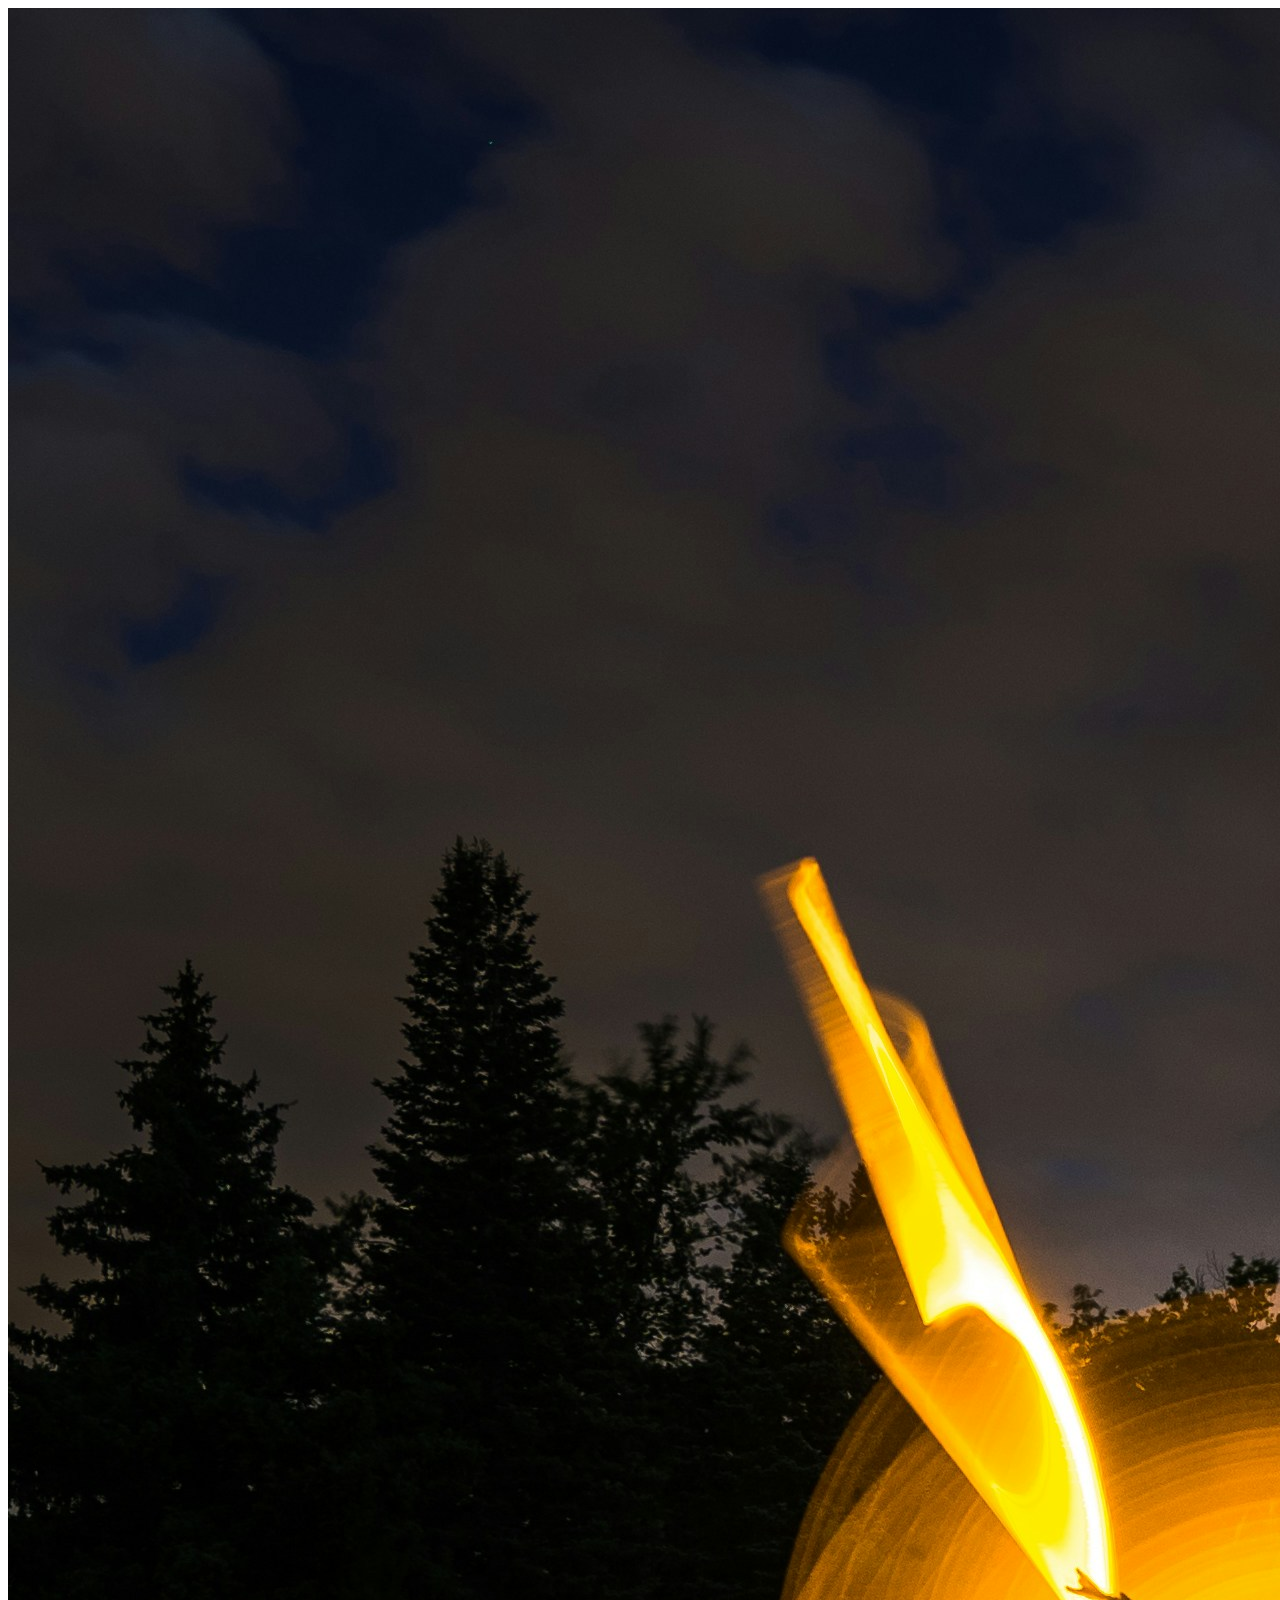
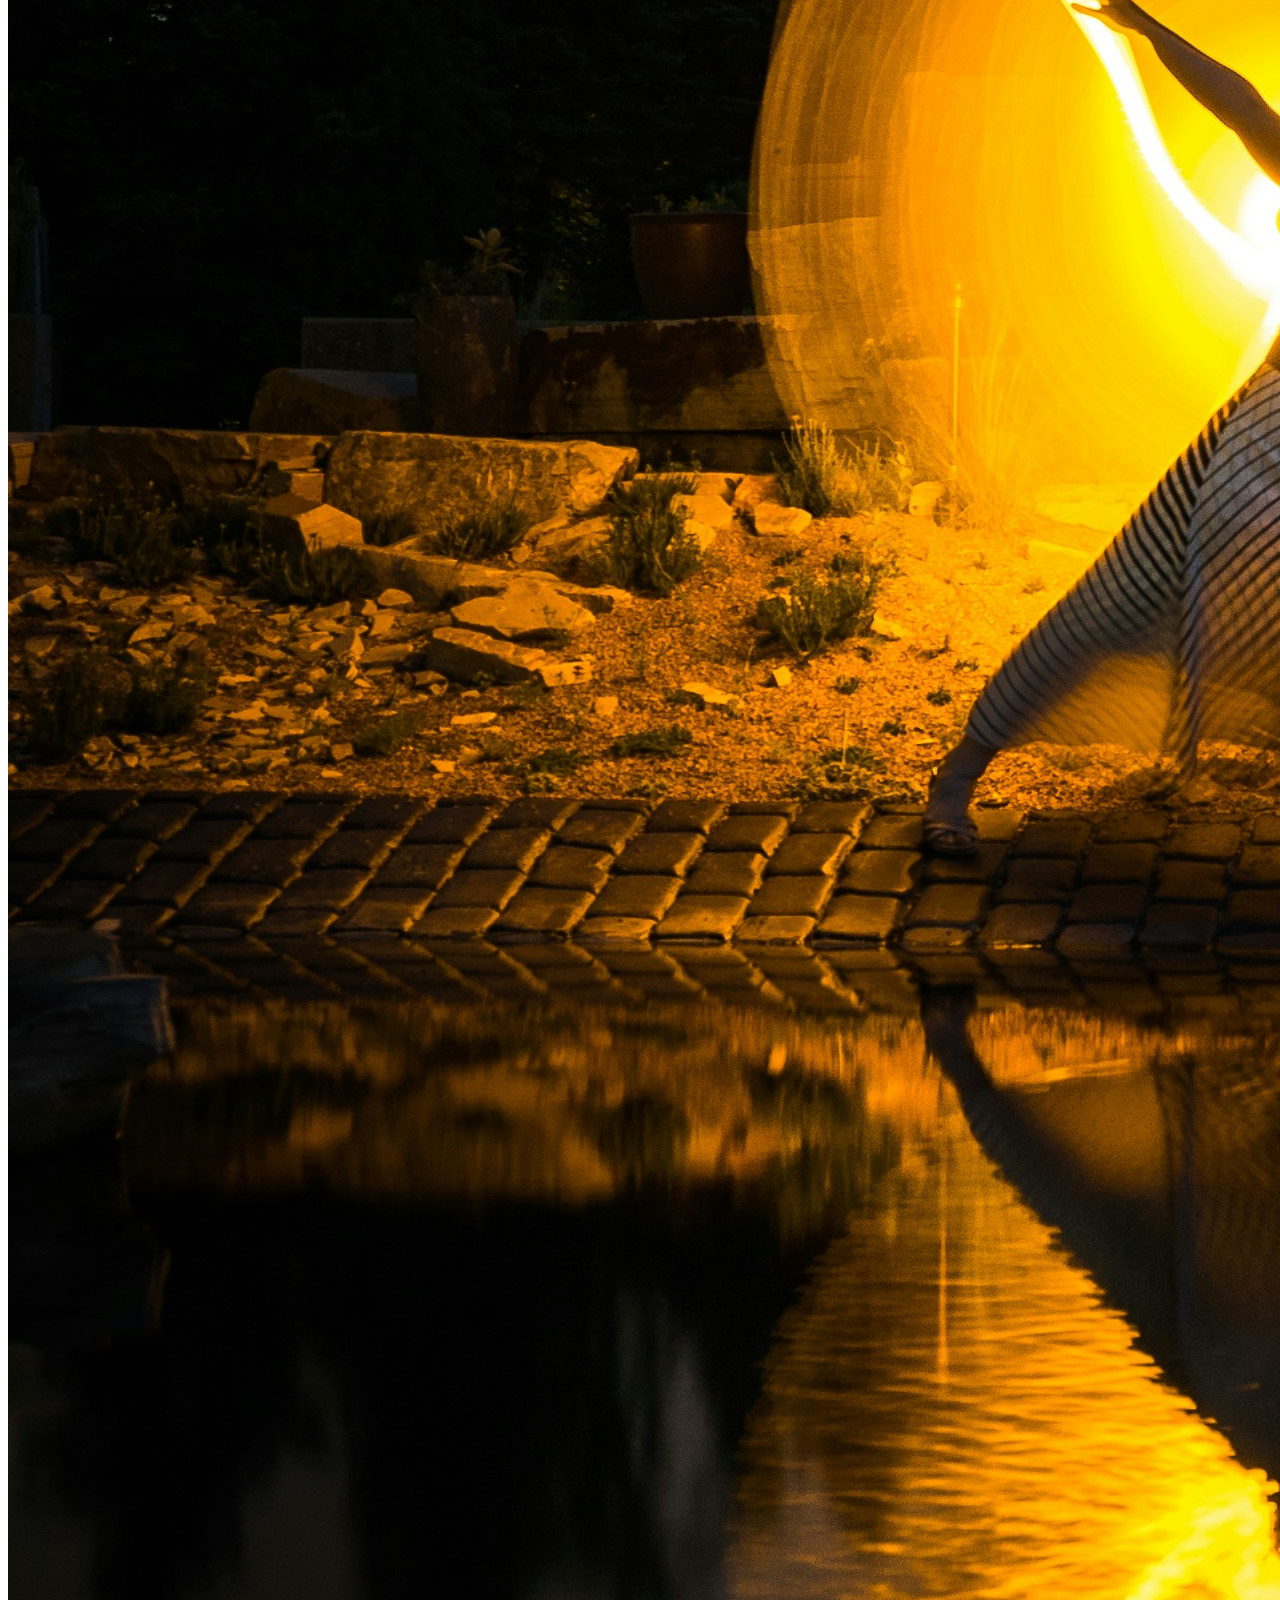
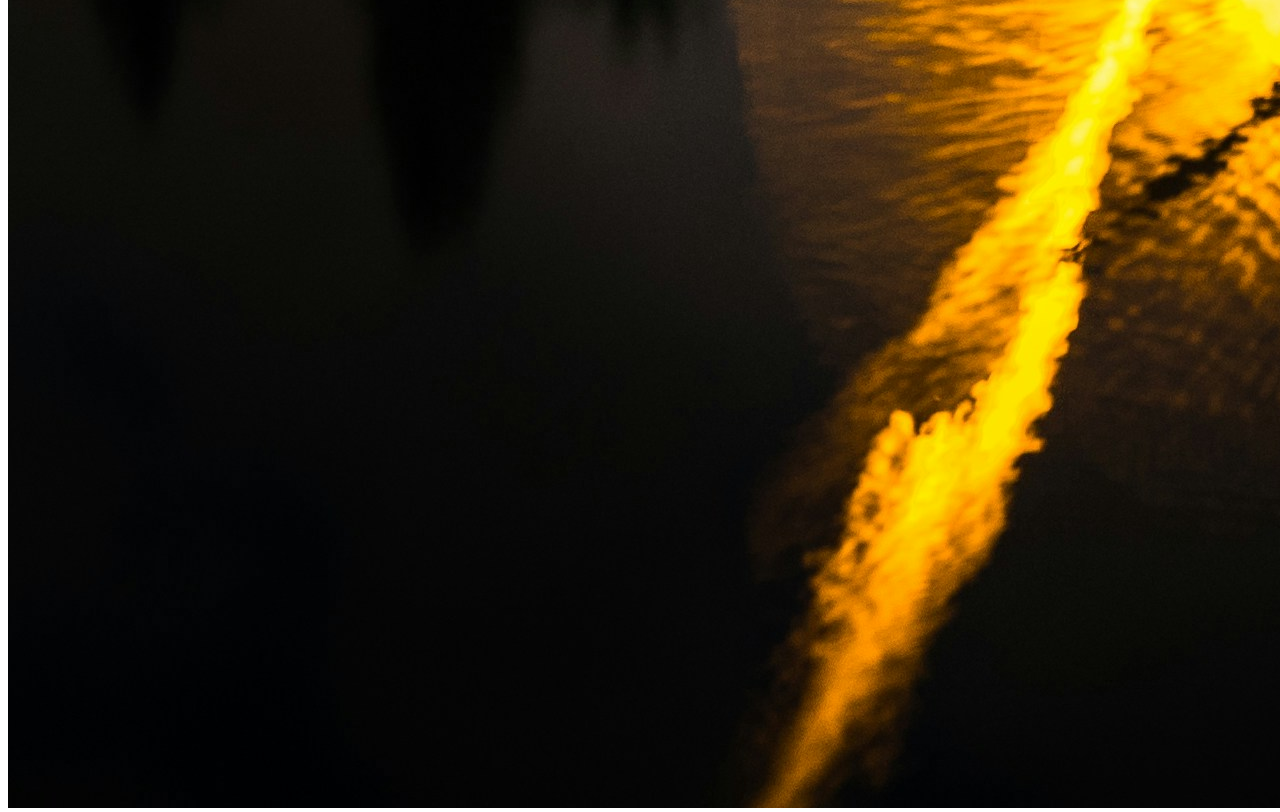
==== src/index.html @ 3ce954f7 "added html structure" ====
<!DOCTYPE html>
<html lang="en">
  <head>
    <meta charset="UTF-8" />
    <meta name="viewport" content="width=device-width, initial-scale=1.0" />
    <title>Radiants Recruitment Form</title>
    <link rel="stylesheet" href="./style.css">
  </head>

  <body>
    <div class="left-column">
      <img src="../Assets/WarriorImage.jpg" alt="Image did not load." />
    </div>
    <div class="right-column">
      <div class="top-hero">
        <h2>Hero Text!</h2>
      </div>
      <div class="signup-container">
        <h2 class="sign-up-title">Title Text!</h2>
        <form action="" method="post">
          <label for="first-name">First Name</label>
          <input type="text" id="first-name" />
          
          <label for="last-name">Last Name</label>
          <input type="text" id="last-name" />
          
          <label for="email">Email</label>
          <input type="email" id="email" />
          
          <label for="phone-number">Phone Number</label>
          <input type="number" id="phone-number" />

          <label for="password">Password</label>
          <input type="password" id="password" />

          <label for="confirm-password">Confirm Password</label>
          <input type="password" id="confirm-password" />

          <button type="submit">Submit</button>
        </form>
      </div>
      <div class="footer-container">Already have an account? <a href="index.html">Log in</a></div>
    </div>
  </body>
</html>
---- src/style.css ----
:root,html,body{
    height: 100%;
}

body{
    display: flex;
}
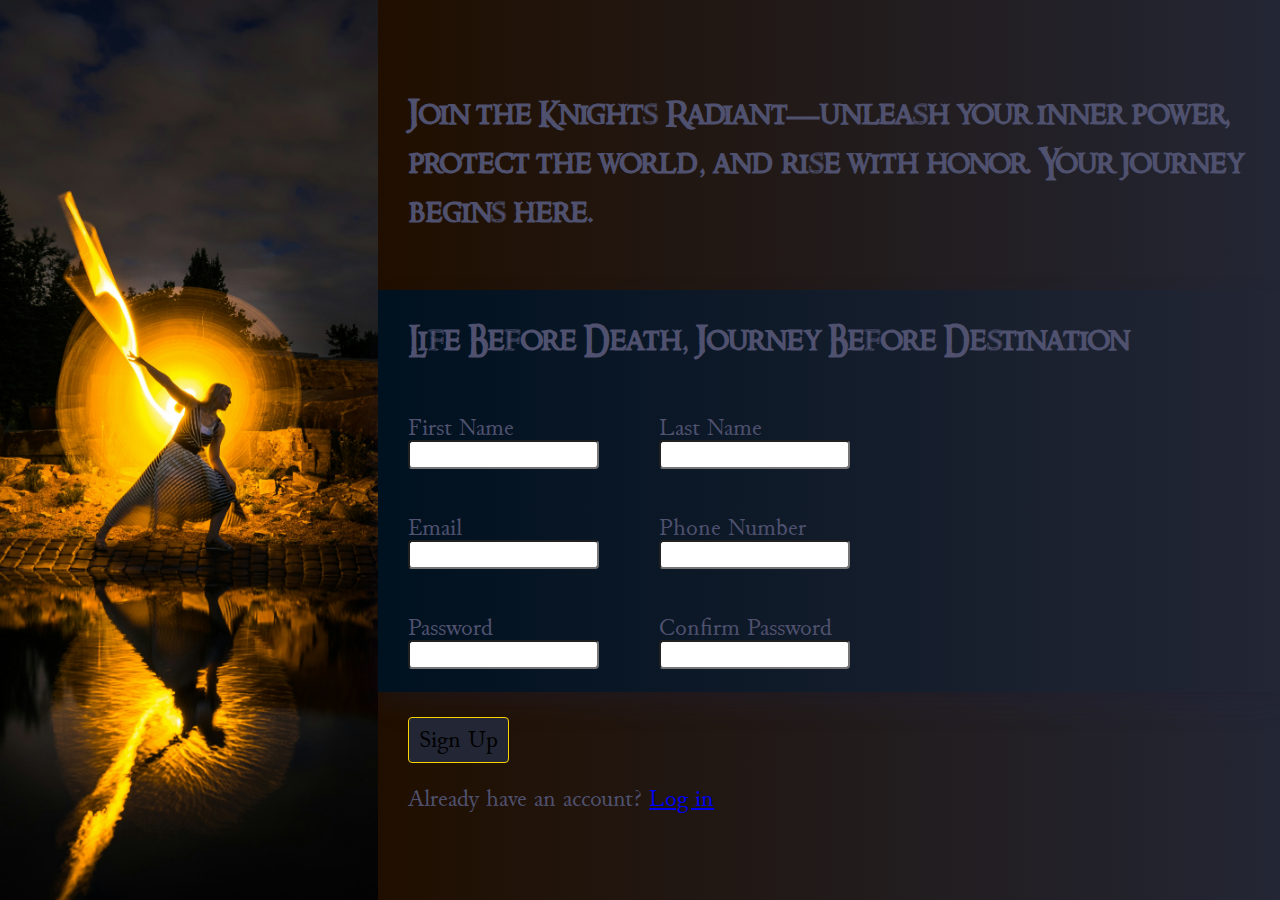
==== commit 48b9ef0c: "need to work on colors" ====
--- a/src/index.html
+++ b/src/index.html
@@ -4,42 +4,56 @@
     <meta charset="UTF-8" />
     <meta name="viewport" content="width=device-width, initial-scale=1.0" />
     <title>Radiants Recruitment Form</title>
-    <link rel="stylesheet" href="./style.css">
+    <link rel="stylesheet" href="./style.css" />
   </head>
 
   <body>
-    <div class="left-column">
-      <img src="../Assets/WarriorImage.jpg" alt="Image did not load." />
-    </div>
+    <div class="left-column"></div>
     <div class="right-column">
       <div class="top-hero">
-        <h2>Hero Text!</h2>
+        <h2>Join the Knights Radiant—unleash your inner power, protect the world, and rise with honor. Your journey begins here.</h2>
       </div>
-      <div class="signup-container">
-        <h2 class="sign-up-title">Title Text!</h2>
+      <div class="signup-card-container">
+        <h2 class="sign-up-title">Life Before Death, Journey Before Destination</h2>
         <form action="" method="post">
-          <label for="first-name">First Name</label>
-          <input type="text" id="first-name" />
-          
-          <label for="last-name">Last Name</label>
-          <input type="text" id="last-name" />
-          
-          <label for="email">Email</label>
-          <input type="email" id="email" />
-          
-          <label for="phone-number">Phone Number</label>
-          <input type="number" id="phone-number" />
+          <div class="form-column">
+            <div class="form-input-container">
+              <label for="first-name">First Name</label>
+              <input type="text" id="first-name" tabindex="1"/>
+            </div>
 
-          <label for="password">Password</label>
-          <input type="password" id="password" />
+            <div class="form-input-container">
+              <label for="email">Email</label>
+              <input type="email" id="email" tabindex="3"/>
+            </div>
 
-          <label for="confirm-password">Confirm Password</label>
-          <input type="password" id="confirm-password" />
+            <div class="form-input-container">
+              <label for="password">Password</label>
+              <input type="password" id="password" tabindex="5"/>
+            </div>
+          </div>
 
-          <button type="submit">Submit</button>
+          <div class="form-column">
+            <div class="form-input-container">
+              <label for="last-name">Last Name</label>
+              <input type="text" id="last-name" tabindex="2"/>
+            </div>
+            <div class="form-input-container">
+              <label for="phone-number">Phone Number</label>
+              <input type="number" id="phone-number" tabindex="4"/>
+            </div>
+
+            <div class="form-input-container">
+              <label for="confirm-password">Confirm Password</label>
+              <input type="password" id="confirm-password" tabindex="6"/>
+            </div>
+          </div>
         </form>
       </div>
-      <div class="footer-container">Already have an account? <a href="index.html">Log in</a></div>
+      <div class="footer-container">
+        <button type="submit">Sign Up</button>
+        <p>Already have an account? <a href="index.html">Log in</a></p>
+      </div>
     </div>
   </body>
 </html>
--- a/src/style.css
+++ b/src/style.css
@@ -1,7 +1,123 @@
+@font-face {
+    font-family: "medieval-title";
+    src:
+      url("../Assets/fonts/ringm___-webfont.woff2") format("woff2"),
+      url("../Assets/fonts/ringm___-webfont.woff") format("woff");
+    font-weight: normal;
+    font-style: normal;
+}
+
+@font-face {
+    font-family: "medieval-text";
+    src:
+      url("../Assets/fonts/junicode-webfont.woff2") format("woff2"),
+      url("../Assets/fonts/junicode-webfont.woff") format("woff");
+    font-weight: normal;
+    font-style: normal;
+}
+
+:root{
+    --radiant-gold: #fcd400;
+    --odium-grey: #232634;
+    --shattered-plains: #200f00;
+    --kholin-blue:#4f516f;
+    --cultivation-green:#001120;
+}
+
 :root,html,body{
     height: 100%;
+    margin: 0;
+}
+
+h2{
+    font-family: 'medieval-title', serif;
+    font-size: 2rem;
+    color: var(--kholin-blue);
+}
+
+label, p{
+    font-family: 'medieval-text', serif;
+    font-size: 1.5rem;
+    color: var(--kholin-blue);
 }
 
 body{
     display: flex;
+}
+
+.left-column{
+    flex-shrink: 1;
+    width: 40%;
+    background-image: url(../Assets/WarriorImage.jpg);
+    background-size: cover;
+    background-repeat: no-repeat;
+    background-position: center center;
+    background-color: var(--shattered-plains);
+}
+
+.right-column{
+    flex-shrink: 2;
+    display: flex;
+    flex-direction: column;
+    justify-content: center;
+    background-image: linear-gradient(to right, var(--shattered-plains),  var(--odium-grey));
+    gap: 25px;
+}
+
+.top-hero{
+    padding-left: 30px;
+}
+
+.sign-up-title{
+    padding-left: 30px;
+}
+
+.signup-card-container{
+    box-shadow: rgba(50, 50, 93, 0.25) 0px 13px 27px -5px, rgba(0, 0, 0, 0.3) 0px 8px 16px -8px;
+    background-image: linear-gradient(to right, var(--cultivation-green),  var(--odium-grey));
+}
+
+.signup-card-container form{
+    display: flex;
+    height: 300px;
+    padding-left: 30px;
+    
+}
+
+.form-column{
+    display: flex;
+    flex-direction: column;
+    height: 100%;
+    justify-content: space-around;
+    margin-right: 60px;
+}
+
+.form-input-container{
+    display: flex;
+    flex-direction: column;
+}
+
+.form-input-container input{
+    border-radius: 4px;
+    padding: 5px;
+}
+
+.footer-container{
+    padding-left: 30px;
+}
+
+button{
+    background-color: var(--odium-grey);
+    padding: 10px;
+    font-size: 1.5rem;
+    font-family: 'medieval-text';
+    border-radius: 4px;
+    border: none;
+    border: 1px solid var(--radiant-gold);
+}
+
+button:hover{
+    transition: border 1s linear, background 1s linear;
+    border: 1px solid var(--odium-grey);
+    background-color: var(--radiant-gold);
 }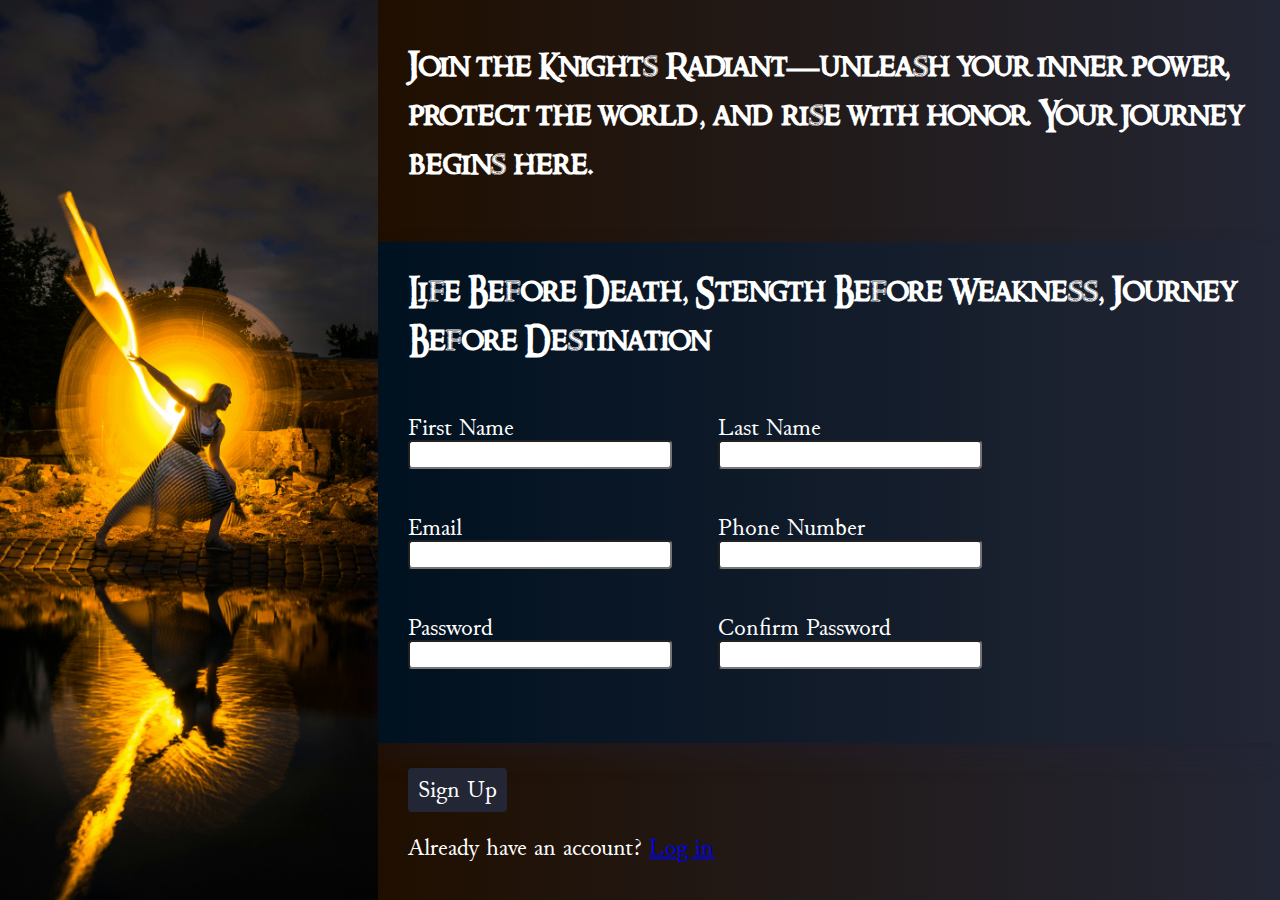
==== commit 04499b7a: "improved readability by changing font color to white" ====
--- a/src/index.html
+++ b/src/index.html
@@ -14,7 +14,7 @@
         <h2>Join the Knights Radiant—unleash your inner power, protect the world, and rise with honor. Your journey begins here.</h2>
       </div>
       <div class="signup-card-container">
-        <h2 class="sign-up-title">Life Before Death, Journey Before Destination</h2>
+        <h2 class="sign-up-title">Life Before Death, Stength Before Weakness, Journey Before Destination</h2>
         <form action="" method="post">
           <div class="form-column">
             <div class="form-input-container">
@@ -40,7 +40,7 @@
             </div>
             <div class="form-input-container">
               <label for="phone-number">Phone Number</label>
-              <input type="number" id="phone-number" tabindex="4"/>
+              <input type="tel" id="phone-number" tabindex="4"/>
             </div>
 
             <div class="form-input-container">
--- a/src/style.css
+++ b/src/style.css
@@ -32,13 +32,13 @@
 h2{
     font-family: 'medieval-title', serif;
     font-size: 2rem;
-    color: var(--kholin-blue);
+    color: white;
 }
 
 label, p{
     font-family: 'medieval-text', serif;
     font-size: 1.5rem;
-    color: var(--kholin-blue);
+    color: white;
 }
 
 body{
@@ -81,7 +81,7 @@
     display: flex;
     height: 300px;
     padding-left: 30px;
-    
+    padding-bottom: 50px;
 }
 
 .form-column{
@@ -90,6 +90,7 @@
     height: 100%;
     justify-content: space-around;
     margin-right: 60px;
+    width: 250px;
 }
 
 .form-input-container{
@@ -100,6 +101,7 @@
 .form-input-container input{
     border-radius: 4px;
     padding: 5px;
+    width: 100%;
 }
 
 .footer-container{
@@ -113,11 +115,12 @@
     font-family: 'medieval-text';
     border-radius: 4px;
     border: none;
-    border: 1px solid var(--radiant-gold);
+    color: white;
+    transition: border 1s linear, background 1s linear, color .1s linear;
 }
 
 button:hover{
-    transition: border 1s linear, background 1s linear;
-    border: 1px solid var(--odium-grey);
+    transition: border 1s linear, background 1s linear, color .1s linear;
+    color: var(--odium-grey);
     background-color: var(--radiant-gold);
 }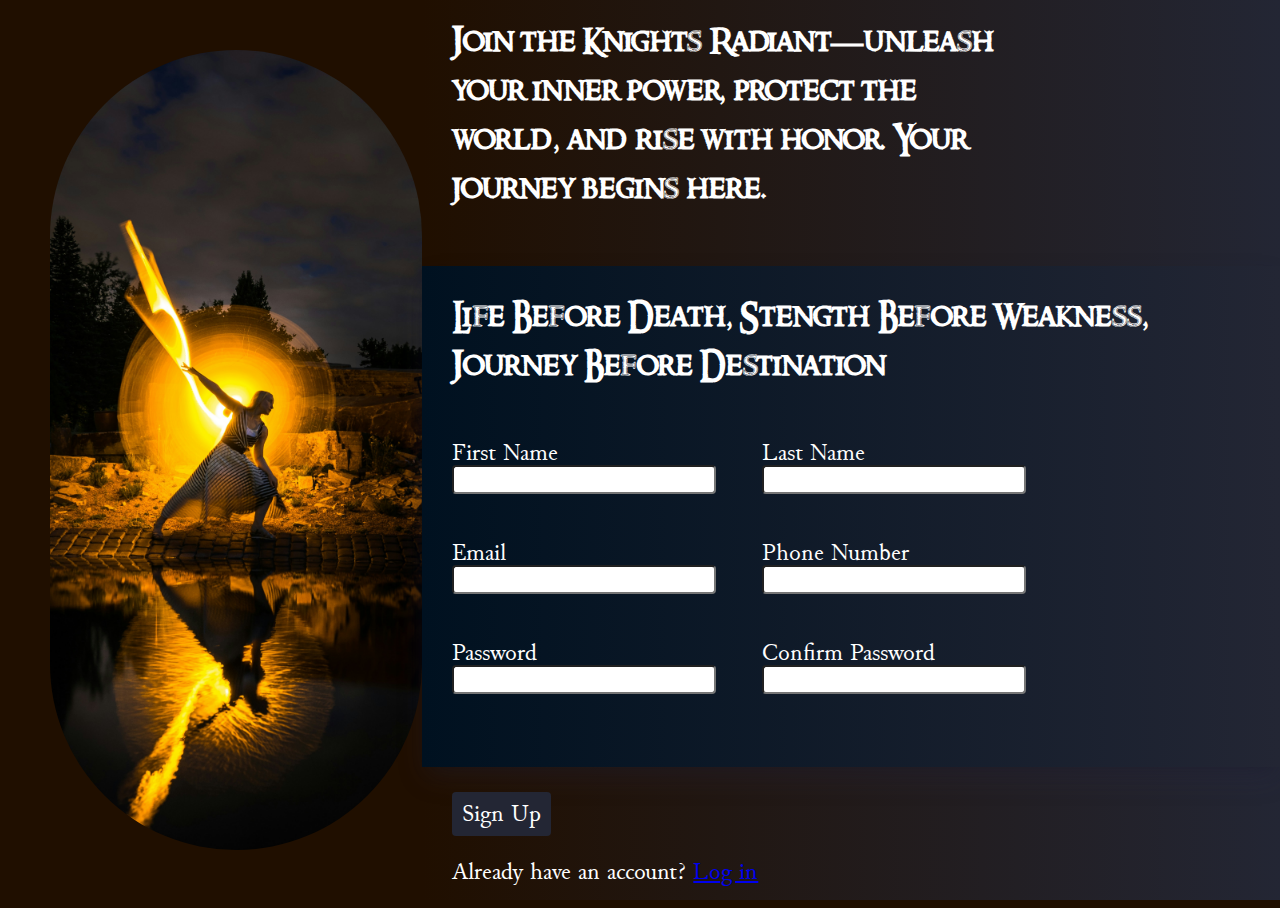
==== commit 53917747: "modified dom" ====
--- a/src/index.html
+++ b/src/index.html
@@ -16,7 +16,7 @@
       <div class="signup-card-container">
         <h2 class="sign-up-title">Life Before Death, Stength Before Weakness, Journey Before Destination</h2>
         <form action="" method="post">
-          <div class="form-column">
+          <div class="form-column"> 
             <div class="form-input-container">
               <label for="first-name">First Name</label>
               <input type="text" id="first-name" tabindex="1"/>
--- a/src/style.css
+++ b/src/style.css
@@ -1,3 +1,12 @@
+@keyframes fadeInAnimation {
+    0% {
+        opacity: 0;
+    }
+    100% {
+        opacity: 1;
+    }
+}
+
 @font-face {
     font-family: "medieval-title";
     src:
@@ -43,6 +52,10 @@
 
 body{
     display: flex;
+    background-color: var(--shattered-plains);
+    animation: fadeInAnimation ease 3s;
+    animation-iteration-count: 1;
+    animation-fill-mode: forwards;
 }
 
 .left-column{
@@ -53,6 +66,8 @@
     background-repeat: no-repeat;
     background-position: center center;
     background-color: var(--shattered-plains);
+    margin: 50px 0px 50px 50px;
+    border-radius: 300px;
 }
 
 .right-column{
@@ -66,6 +81,7 @@
 
 .top-hero{
     padding-left: 30px;
+    margin-right: 30%;
 }
 
 .sign-up-title{
@@ -116,11 +132,11 @@
     border-radius: 4px;
     border: none;
     color: white;
-    transition: border 1s linear, background 1s linear, color .1s linear;
+    transition: border 1s linear, background 1s linear, color .3s linear;
 }
 
 button:hover{
-    transition: border 1s linear, background 1s linear, color .1s linear;
+    transition: border 1s linear, background 1s linear, color .3s linear;
     color: var(--odium-grey);
     background-color: var(--radiant-gold);
 }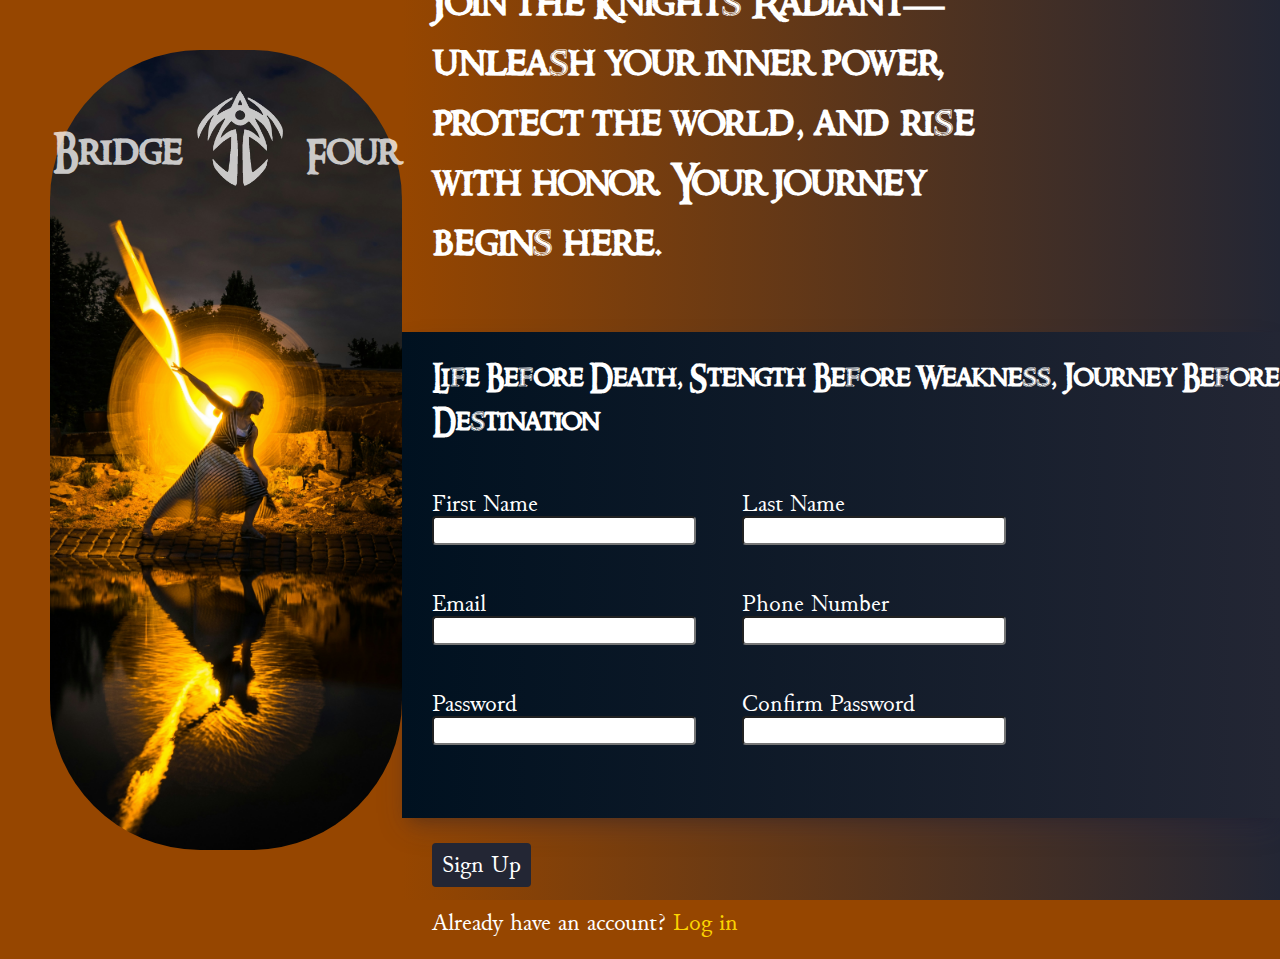
==== commit 0eb8eb7d: "added overlay to left image" ====
--- a/src/index.html
+++ b/src/index.html
@@ -8,7 +8,13 @@
   </head>
 
   <body>
-    <div class="left-column"></div>
+    <div class="left-column">
+      <div class="card-container">
+        <h2>Bridge</h2>
+        <div class="card-image"></div>
+        <h2>Four</h2>
+      </div>
+    </div>
     <div class="right-column">
       <div class="top-hero">
         <h2>Join the Knights Radiant—unleash your inner power, protect the world, and rise with honor. Your journey begins here.</h2>
--- a/src/style.css
+++ b/src/style.css
@@ -28,7 +28,7 @@
 :root{
     --radiant-gold: #fcd400;
     --odium-grey: #232634;
-    --shattered-plains: #200f00;
+    --shattered-plains: #964600;
     --kholin-blue:#4f516f;
     --cultivation-green:#001120;
 }
@@ -40,7 +40,7 @@
 
 h2{
     font-family: 'medieval-title', serif;
-    font-size: 2rem;
+    font-size: 2.5rem;
     color: white;
 }
 
@@ -58,6 +58,11 @@
     animation-fill-mode: forwards;
 }
 
+a{
+    text-decoration: none;
+    color: var(--radiant-gold);
+}
+
 .left-column{
     flex-shrink: 1;
     width: 40%;
@@ -67,7 +72,37 @@
     background-position: center center;
     background-color: var(--shattered-plains);
     margin: 50px 0px 50px 50px;
-    border-radius: 300px;
+    border-radius: 150px;
+    position: relative;
+}
+
+.card-container{
+    position: absolute;
+    width: 100%;
+    opacity: .75;
+    color: white;
+    top: 5%;
+    text-align: center;
+    font-size: 1.2rem;
+    font-family: 'medieval-title';
+    display: flex;
+    justify-content: center;
+    align-items: space-between;
+    gap: 10px;
+}
+
+.card-container h2{
+
+}
+
+.card-image{
+    background-image: url('../Assets/BridgeFour.png');
+    height: 6rem;
+    width: 6rem;
+    background-size:contain;
+    background-repeat: no-repeat;
+    background-position: center center;
+    margin-right: .5rem;
 }
 
 .right-column{
@@ -86,6 +121,7 @@
 
 .sign-up-title{
     padding-left: 30px;
+    font-size: 1.8rem;
 }
 
 .signup-card-container{
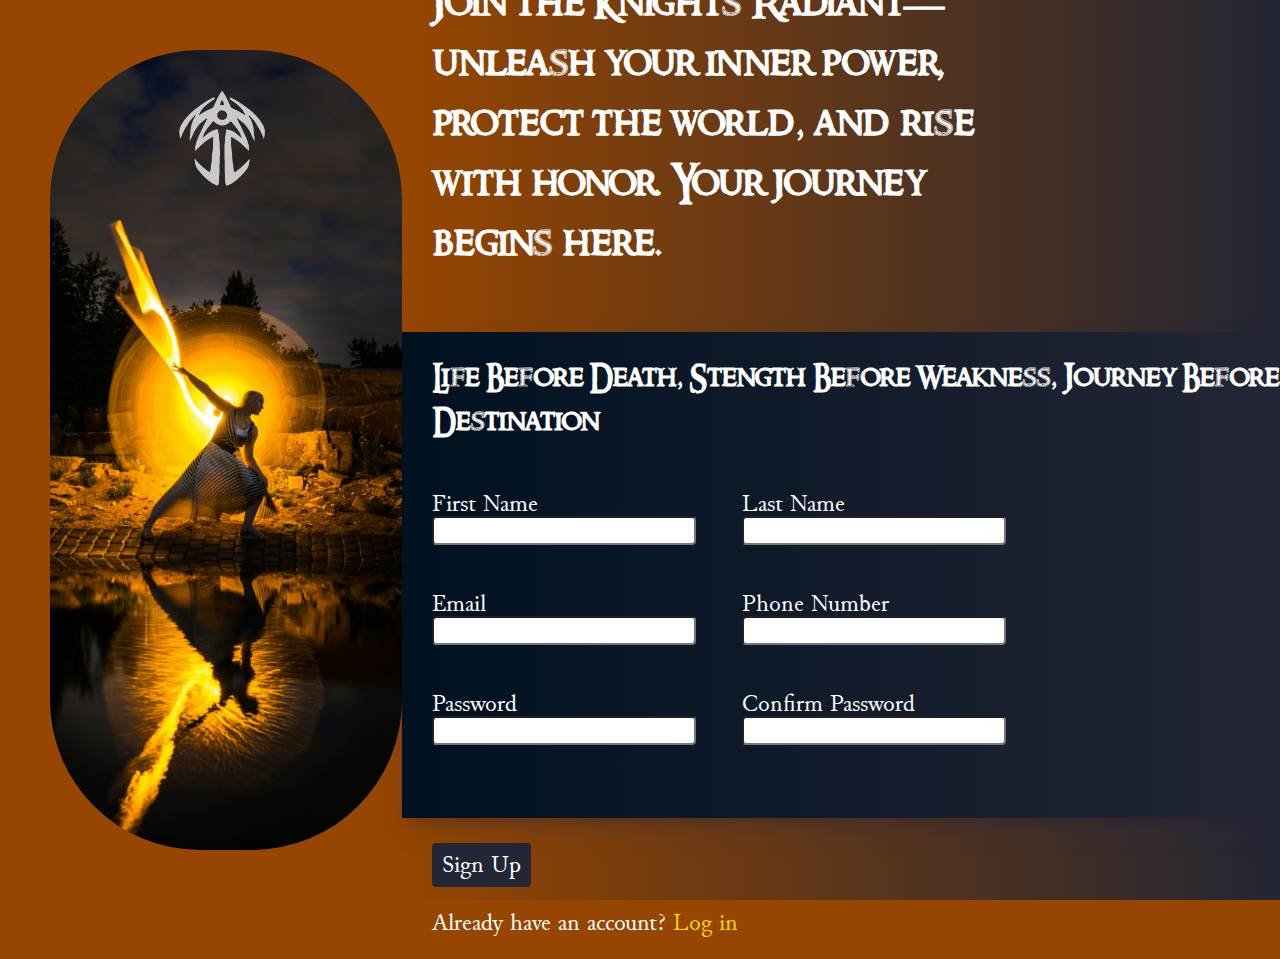
==== commit d9bd7ad3: "removed text from overlay" ====
--- a/src/index.html
+++ b/src/index.html
@@ -10,9 +10,7 @@
   <body>
     <div class="left-column">
       <div class="card-container">
-        <h2>Bridge</h2>
         <div class="card-image"></div>
-        <h2>Four</h2>
       </div>
     </div>
     <div class="right-column">
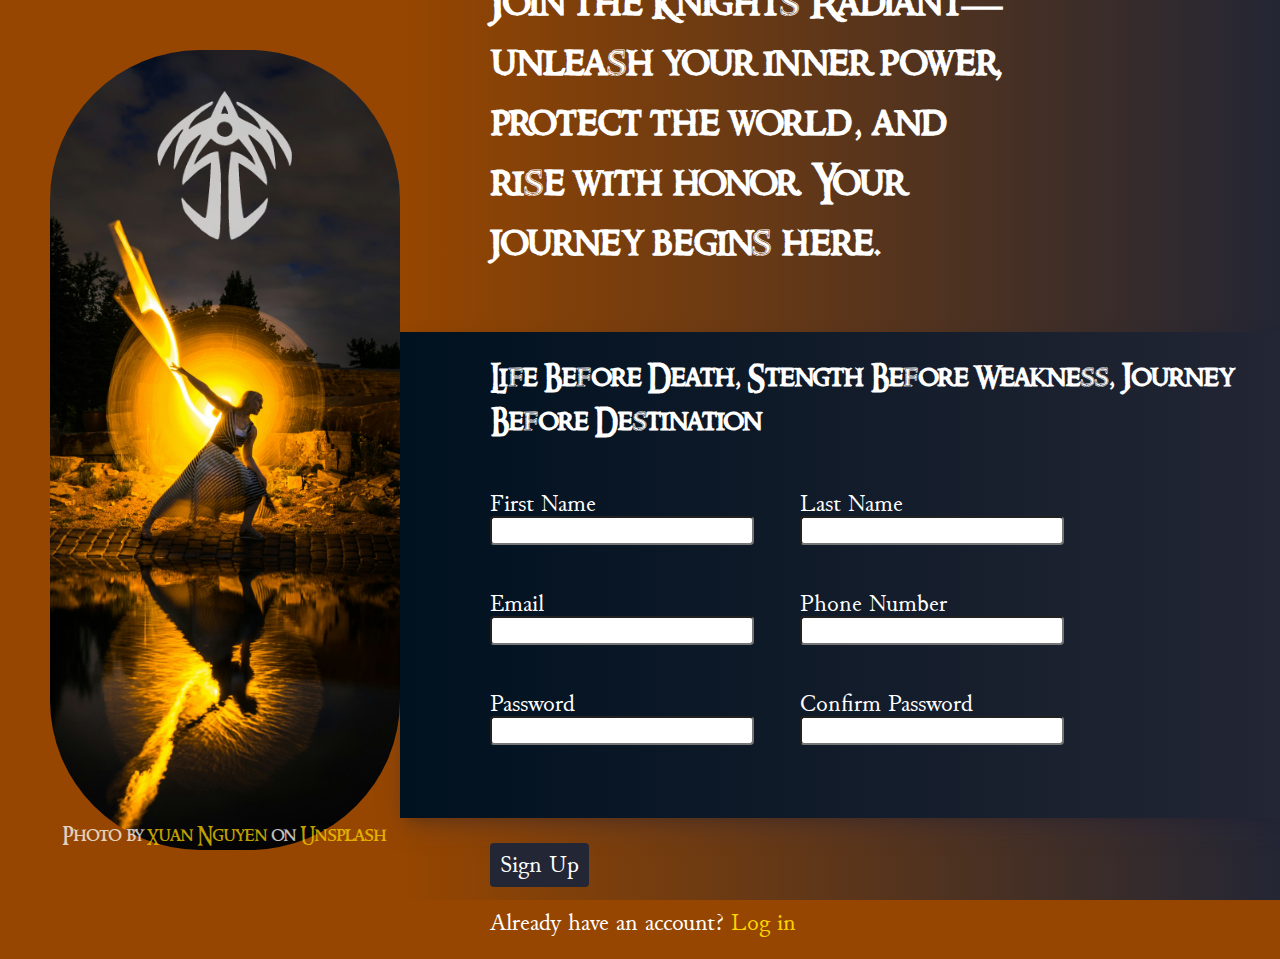
==== commit b6212d83: "added photo credit" ====
--- a/src/index.html
+++ b/src/index.html
@@ -11,6 +11,9 @@
     <div class="left-column">
       <div class="card-container">
         <div class="card-image"></div>
+      </div>
+      <div class="photo-credit">
+        Photo by <a href="https://unsplash.com/@darthxuan?utm_content=creditCopyText&utm_medium=referral&utm_source=unsplash">Xuan Nguyen</a> on <a href="https://unsplash.com/photos/woman-wearing-black-dress-beside-body-of-water-LRAHyIUjFps?utm_content=creditCopyText&utm_medium=referral&utm_source=unsplash">Unsplash</a>
       </div>
     </div>
     <div class="right-column">
--- a/src/style.css
+++ b/src/style.css
@@ -91,18 +91,24 @@
     gap: 10px;
 }
 
-.card-container h2{
-
-}
-
 .card-image{
     background-image: url('../Assets/BridgeFour.png');
-    height: 6rem;
-    width: 6rem;
+    height: 150px;
+    width: 150px;
     background-size:contain;
     background-repeat: no-repeat;
     background-position: center center;
-    margin-right: .5rem;
+}
+
+.photo-credit{
+    position: absolute;
+    width: 100%;
+    opacity: .75;
+    color: white;
+    bottom: 0%;
+    text-align: center;
+    font-size: 1.2rem;
+    font-family: 'medieval-title';
 }
 
 .right-column{
@@ -115,12 +121,12 @@
 }
 
 .top-hero{
-    padding-left: 30px;
+    padding-left: 90px;
     margin-right: 30%;
 }
 
 .sign-up-title{
-    padding-left: 30px;
+    padding-left: 90px;
     font-size: 1.8rem;
 }
 
@@ -132,7 +138,7 @@
 .signup-card-container form{
     display: flex;
     height: 300px;
-    padding-left: 30px;
+    padding-left: 90px;
     padding-bottom: 50px;
 }
 
@@ -157,7 +163,7 @@
 }
 
 .footer-container{
-    padding-left: 30px;
+    padding-left: 90px;
 }
 
 button{
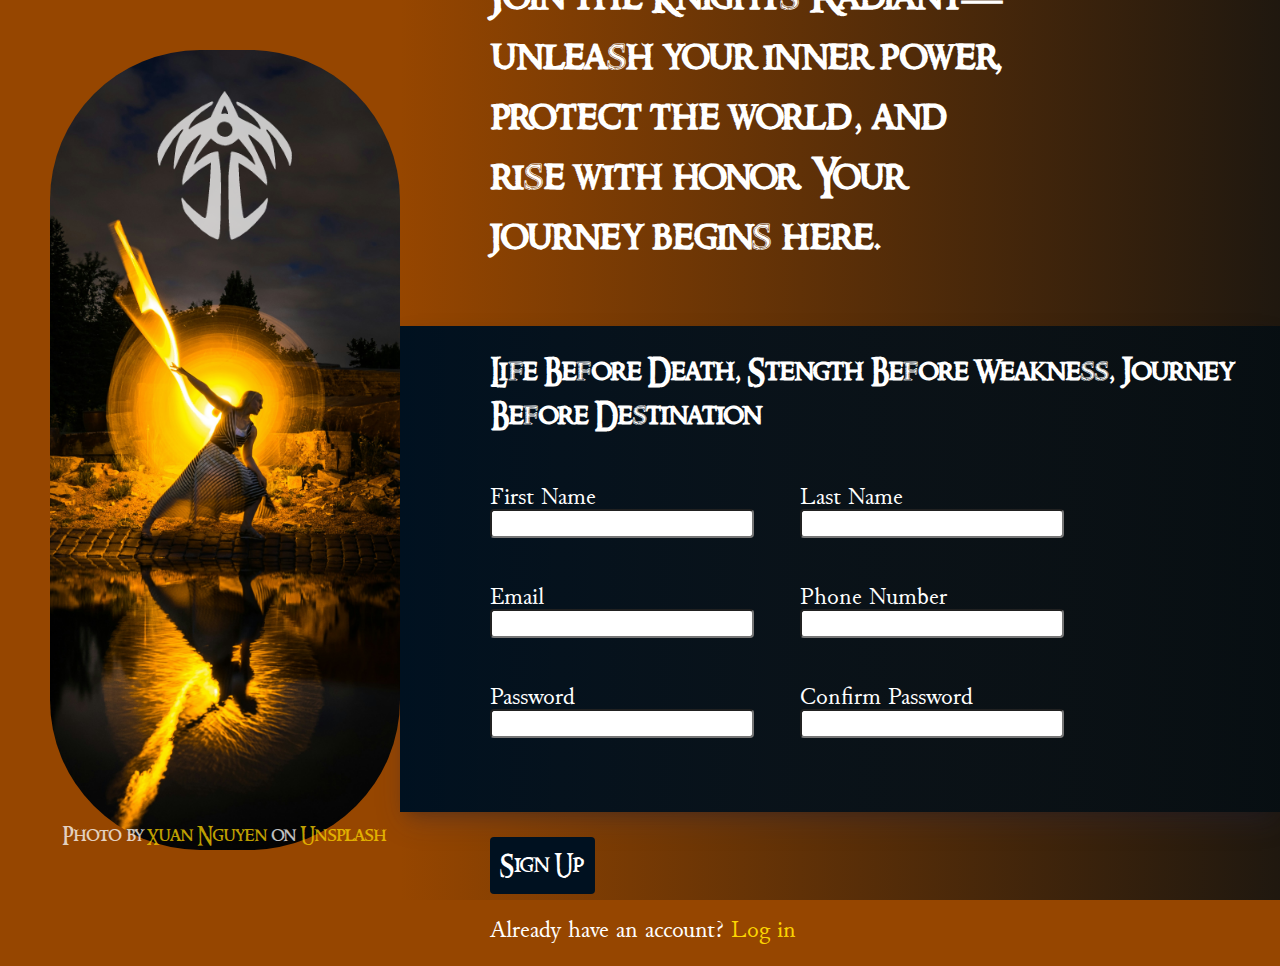
==== commit 5e928502: "added form validation and tabindex correction" ====
--- a/src/index.html
+++ b/src/index.html
@@ -26,40 +26,40 @@
           <div class="form-column"> 
             <div class="form-input-container">
               <label for="first-name">First Name</label>
-              <input type="text" id="first-name" tabindex="1"/>
+              <input type="text" id="first-name" tabindex="1" required/>
             </div>
 
             <div class="form-input-container">
               <label for="email">Email</label>
-              <input type="email" id="email" tabindex="3"/>
+              <input type="email" id="email" tabindex="3" required/>
             </div>
 
             <div class="form-input-container">
               <label for="password">Password</label>
-              <input type="password" id="password" tabindex="5"/>
+              <input type="password" id="password" tabindex="5" required/>
             </div>
           </div>
 
           <div class="form-column">
             <div class="form-input-container">
               <label for="last-name">Last Name</label>
-              <input type="text" id="last-name" tabindex="2"/>
+              <input type="text" id="last-name" tabindex="2" required/>
             </div>
             <div class="form-input-container">
               <label for="phone-number">Phone Number</label>
-              <input type="tel" id="phone-number" tabindex="4"/>
+              <input type="tel" id="phone-number" tabindex="4" required/>
             </div>
 
             <div class="form-input-container">
               <label for="confirm-password">Confirm Password</label>
-              <input type="password" id="confirm-password" tabindex="6"/>
+              <input type="password" id="confirm-password" tabindex="6" required/>
             </div>
           </div>
-        </form>
       </div>
       <div class="footer-container">
-        <button type="submit">Sign Up</button>
-        <p>Already have an account? <a href="index.html">Log in</a></p>
+        <button type="submit" tabindex="7">Sign Up</button>
+      </form>
+        <p>Already have an account? <a href="index.html" tabindex="8">Log in</a></p>
       </div>
     </div>
   </body>
--- a/src/style.css
+++ b/src/style.css
@@ -27,7 +27,7 @@
 
 :root{
     --radiant-gold: #fcd400;
-    --odium-grey: #232634;
+    --odium-grey: #010c13cb;
     --shattered-plains: #964600;
     --kholin-blue:#4f516f;
     --cultivation-green:#001120;
@@ -167,10 +167,10 @@
 }
 
 button{
-    background-color: var(--odium-grey);
+    background-color: var(--cultivation-green);
     padding: 10px;
     font-size: 1.5rem;
-    font-family: 'medieval-text';
+    font-family: 'medieval-title';
     border-radius: 4px;
     border: none;
     color: white;
